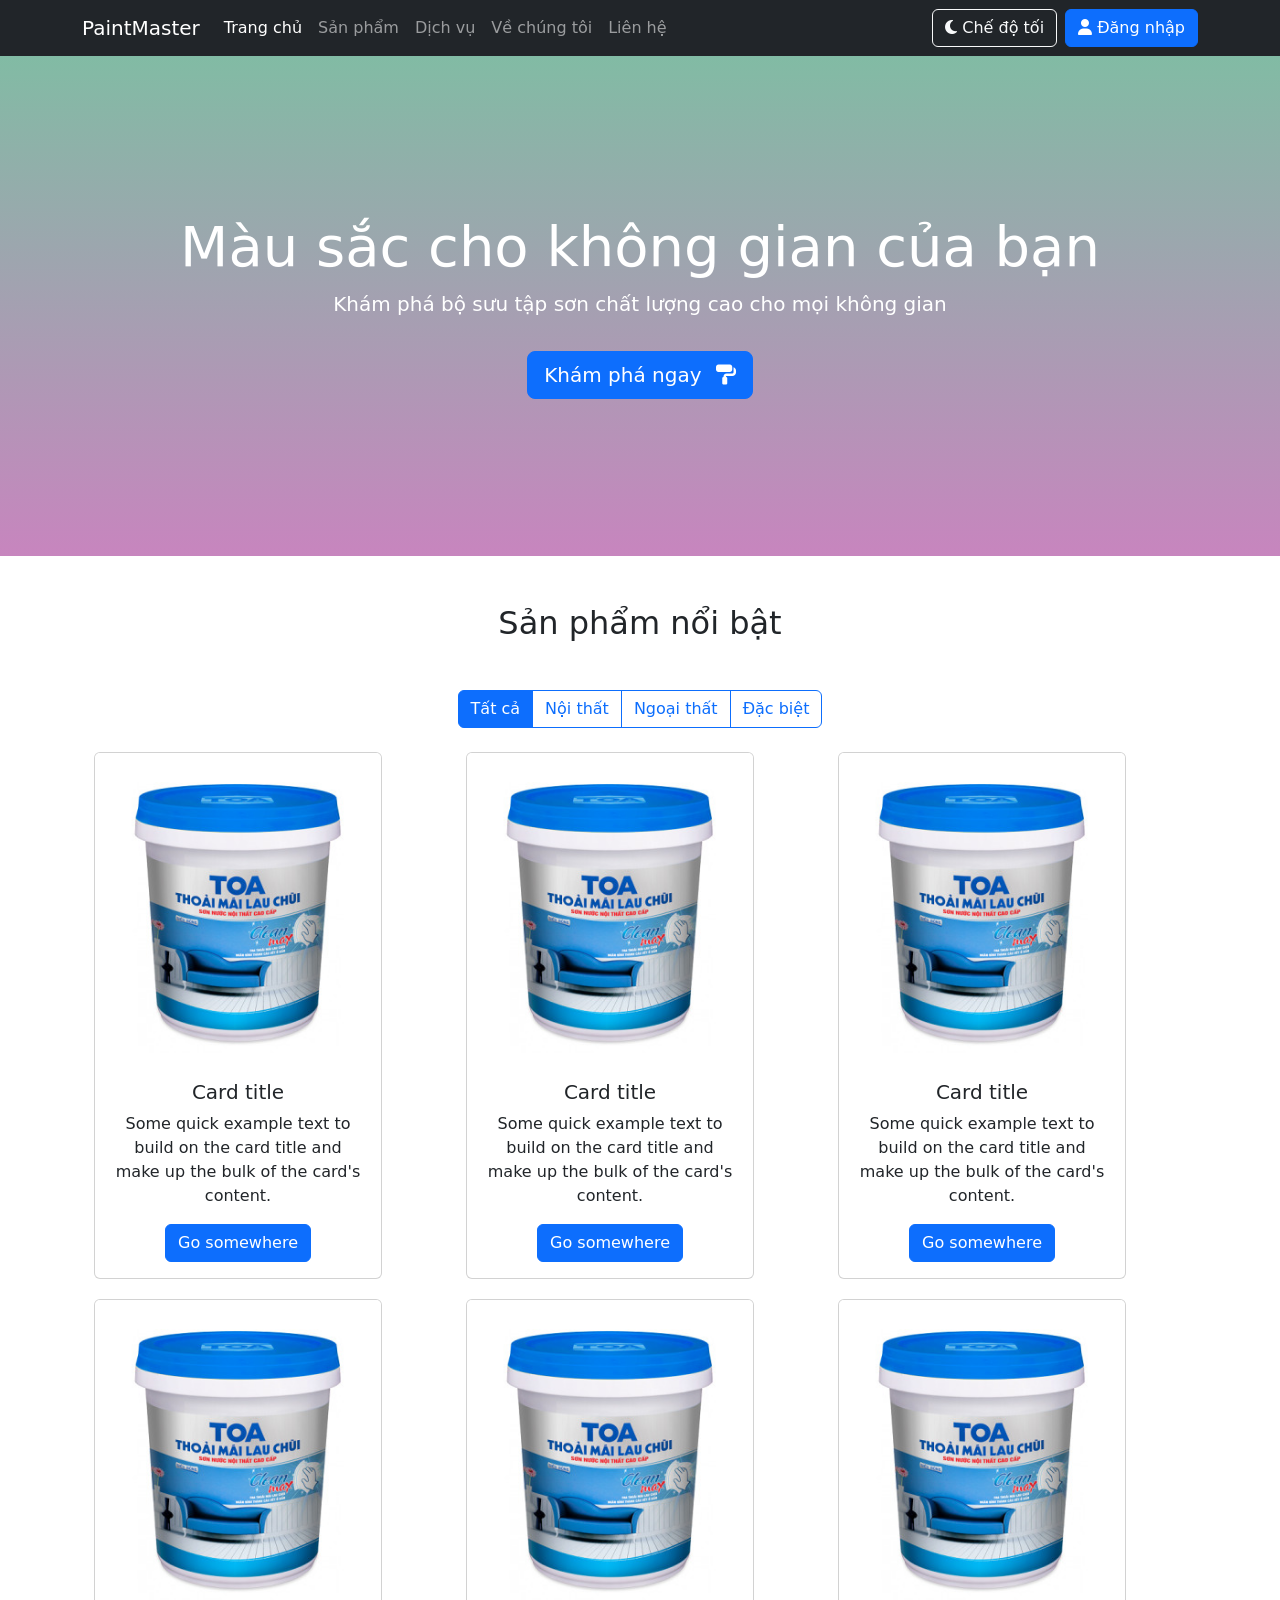
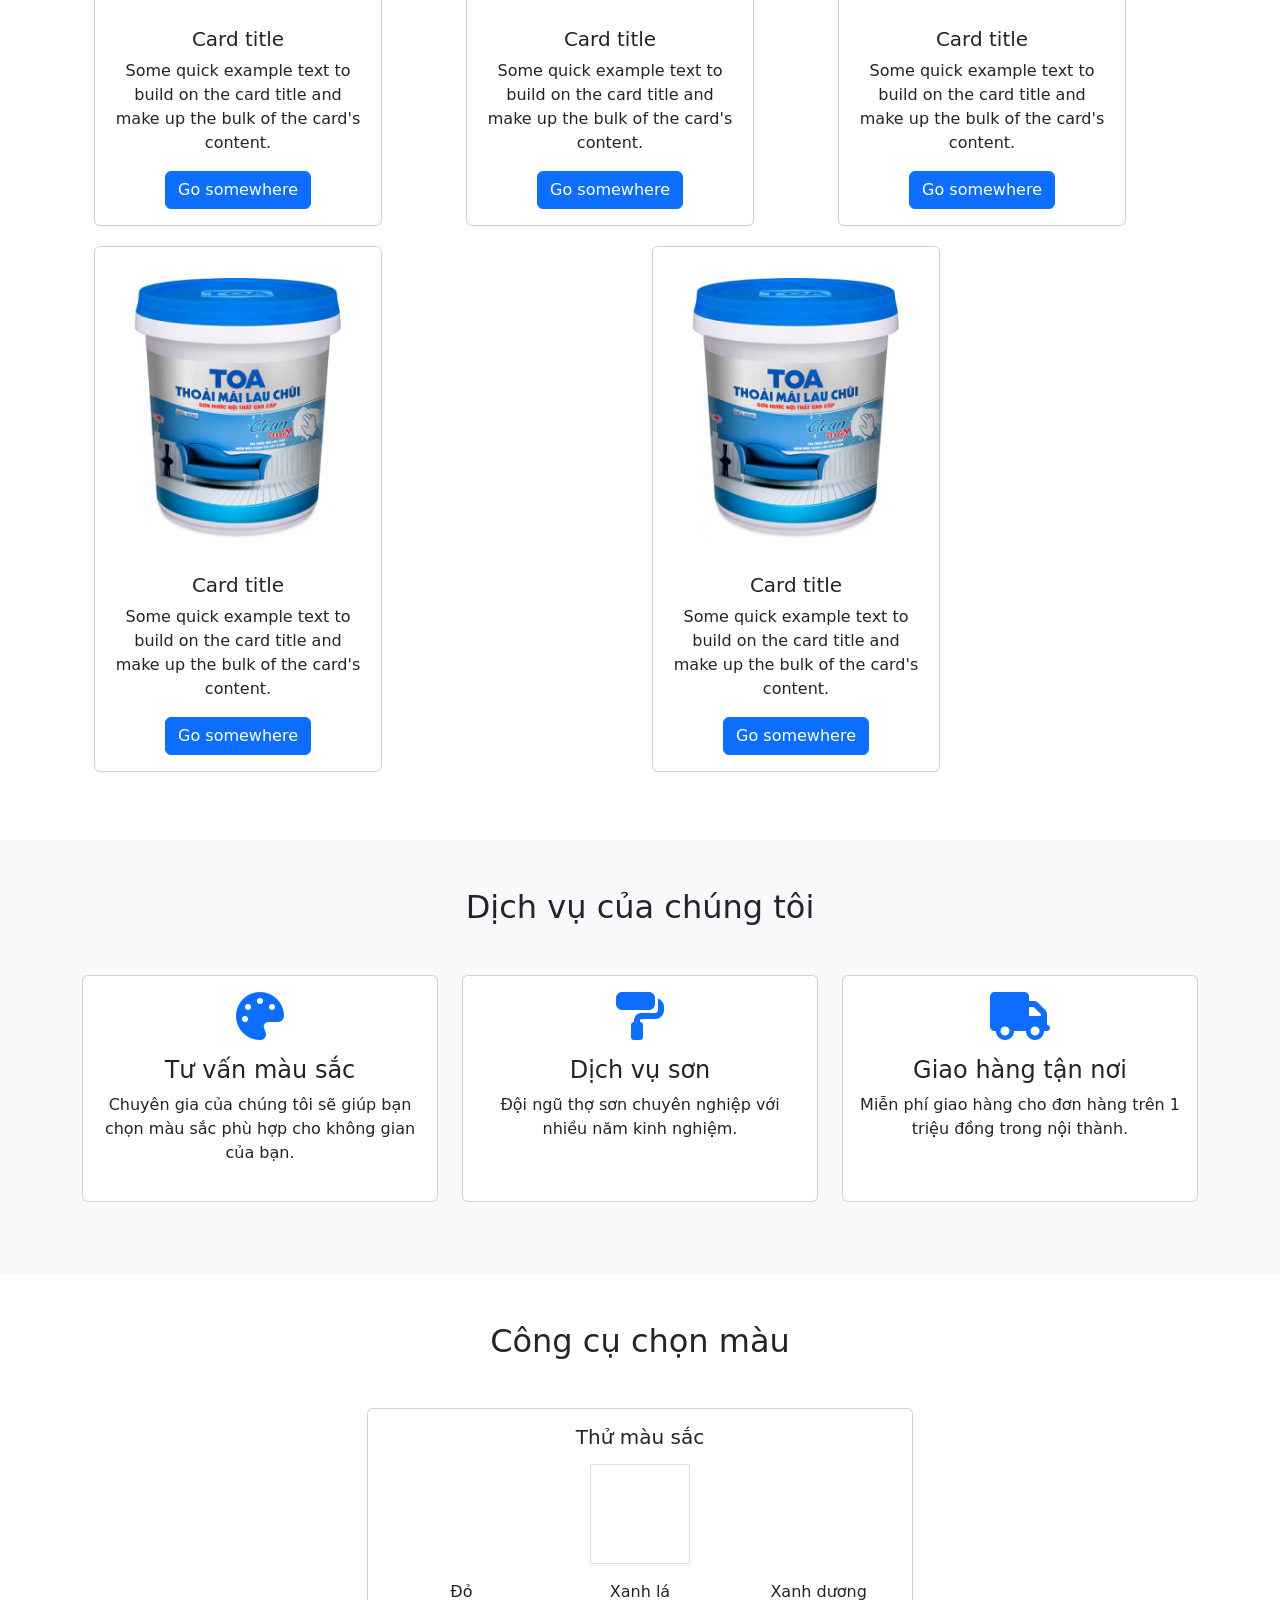
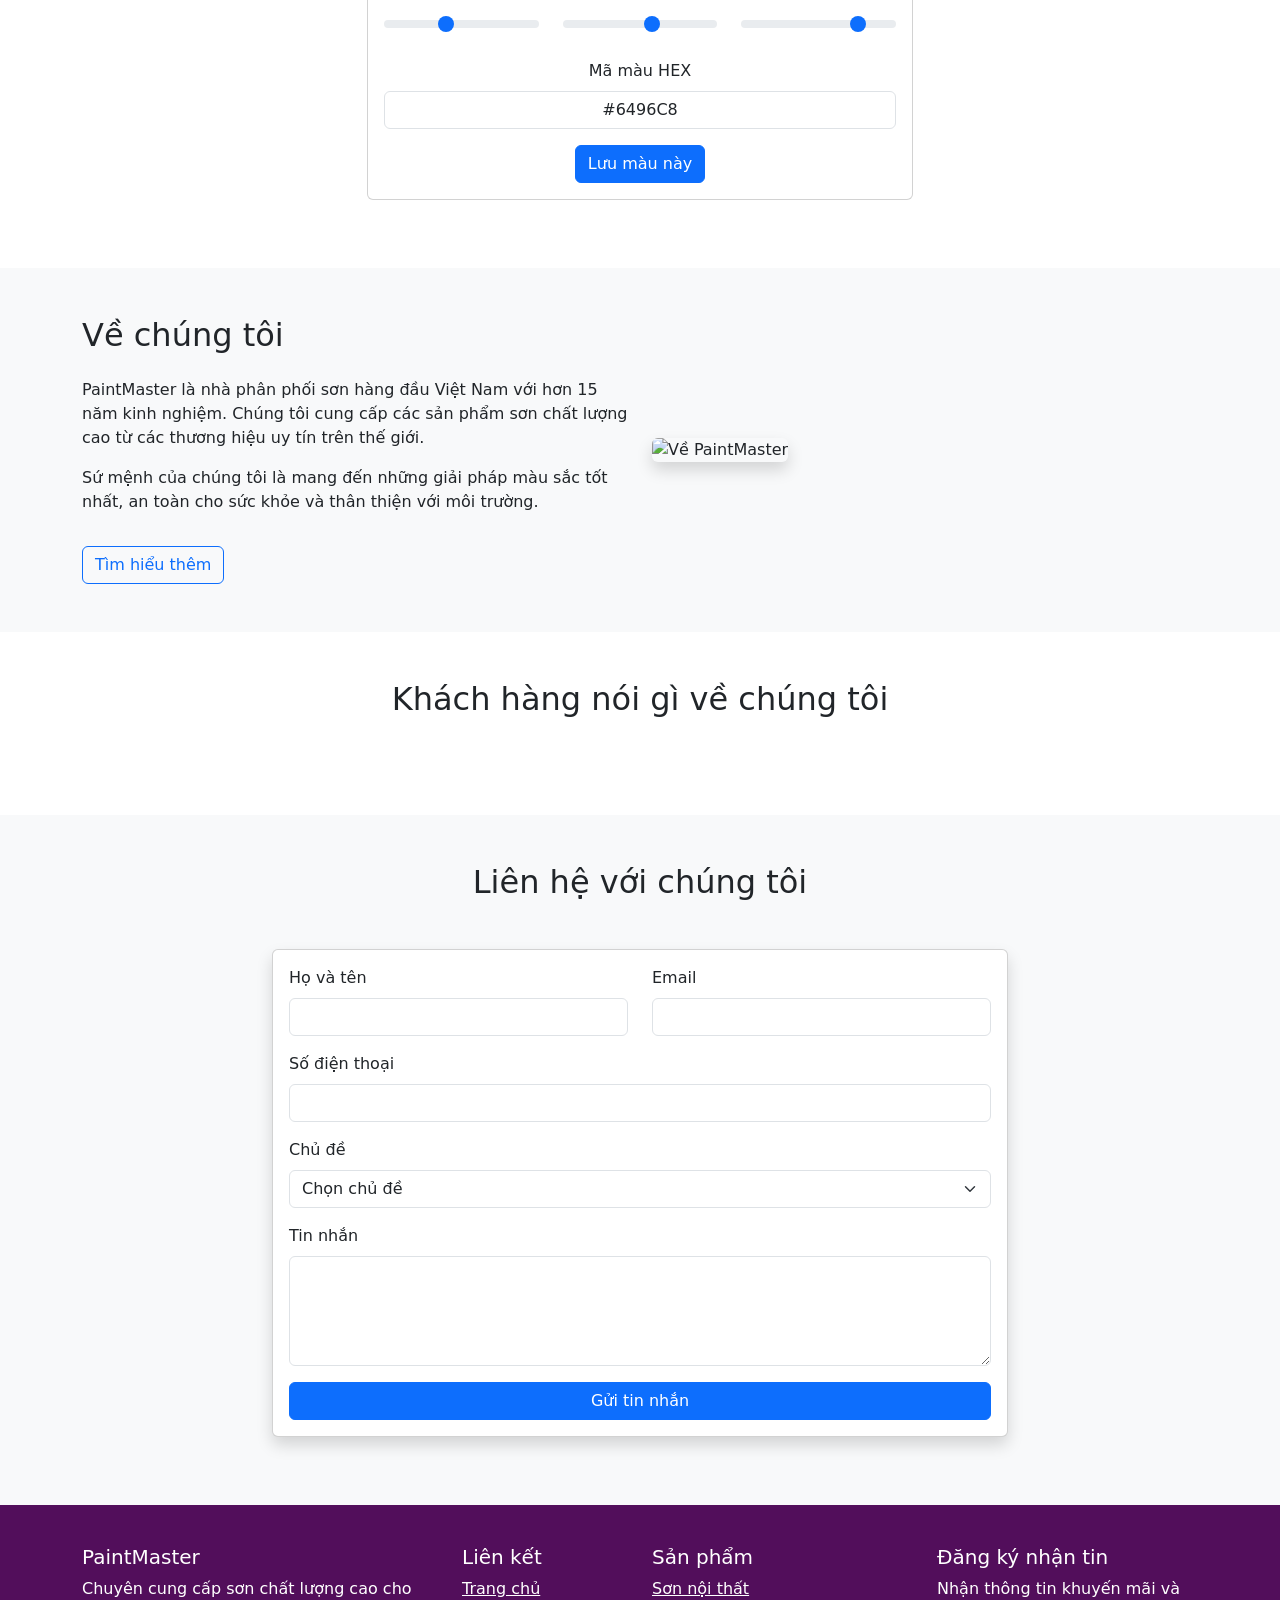
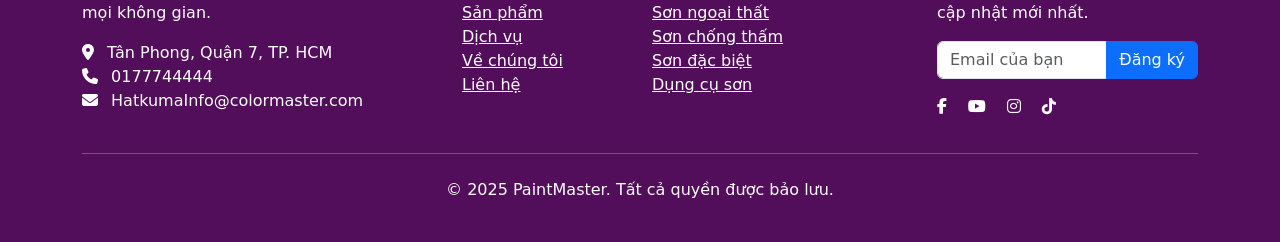
==== src/Web ban son demo/html/trangchu.html @ 55605ce3 "add src" ====
<!DOCTYPE html>
<html lang="vi">
<head>
    <meta charset="UTF-8">
    <meta name="viewport" content="width=device-width, initial-scale=1.0">
    <!-- Bootstrap CSS -->
    <link href="https://cdn.jsdelivr.net/npm/bootstrap@5.2.3/dist/css/bootstrap.min.css" rel="stylesheet">
    <!-- Font Awesome -->
    <link rel="stylesheet" href="https://cdnjs.cloudflare.com/ajax/libs/font-awesome/6.4.0/css/all.min.css">
    <!-- CSS -->
    <link rel="stylesheet" href="../css/style.css">
    <!-- java script -->
    <script src="../js/script.js"></script>
    <title> Paint Master - Cửa hàng sơn chất lượng cao</title>


</head>
<body>
    <!-- Header/Navigation -->
    <nav class="navbar navbar-expand-lg navbar-dark bg-dark sticky-top">
        <div class="container">
            <a class="navbar-brand" href="#">PaintMaster</a>
            <button class="navbar-toggler" type="button" data-bs-toggle="collapse" data-bs-target="#navbarNav">
                <span class="navbar-toggler-icon"></span>
            </button>
            <div class="collapse navbar-collapse" id="navbarNav">
                <ul class="navbar-nav me-auto">
                    <li class="nav-item">
                        <a class="nav-link active" href="#">Trang chủ</a>
                    </li>
                    <li class="nav-item">
                        <a class="nav-link" href="#products">Sản phẩm</a>
                    </li>
                    <li class="nav-item">
                        <a class="nav-link" href="#services">Dịch vụ</a>
                    </li>
                    <li class="nav-item">
                        <a class="nav-link" href="#about">Về chúng tôi</a>
                    </li>
                    <li class="nav-item">
                        <a class="nav-link" href="#contact">Liên hệ</a>
                    </li>
                </ul>
                <div class="d-flex">
                    <button class="btn btn-outline-light me-2" id="themeToggle">
                        <i class="fas fa-moon"></i> Chế độ tối
                    </button>
                    <button class="btn btn-primary" data-bs-toggle="modal" data-bs-target="#loginModal">
                        <i class="fas fa-user"></i> Đăng nhập
                    </button>
                </div>
            </div>
        </div>
    </nav>

    <!-- Hero Section -->
    <section class="hero-section text-center">
        <div class="container">
            <h1 class="display-4">Màu sắc cho không gian của bạn</h1>
            <p class="lead">Khám phá bộ sưu tập sơn chất lượng cao cho mọi không gian</p>
            <button class="btn btn-primary btn-lg mt-3" id="heroButton">
                Khám phá ngay <i class="fas fa-paint-roller ms-2"></i>
            </button>
        </div>
    </section>

    <!-- Products Section -->
    <section id="products" class="py-5">
        <div class="container">
            <h2 class="text-center mb-5">Sản phẩm nổi bật</h2>
            
            <!-- Filter Buttons -->
            <div class="text-center mb-4">
                <div class="btn-group" role="group">
                    <button type="button" class="btn btn-outline-primary active filter-btn" data-filter="all">Tất cả</button>
                    <button type="button" class="btn btn-outline-primary filter-btn" data-filter="interior">Nội thất</button>
                    <button type="button" class="btn btn-outline-primary filter-btn" data-filter="exterior">Ngoại thất</button>
                    <button type="button" class="btn btn-outline-primary filter-btn" data-filter="special">Đặc biệt</button>
                </div>
            </div>

            <!-- Products card -->
            <div class="container text-center">
                <div class="row">
                    <div class="col">
                        <div class="card" style="width: 18rem;">
                            <img src="../images/Son-1.jpg" class="card-img-top" alt="...">
                            <div class="card-body">
                              <h5 class="card-title">Card title</h5>
                              <p class="card-text">Some quick example text to build on the card title and make up the bulk of the card's content.</p>
                              <a href="#" class="btn btn-primary">Go somewhere</a>
                            </div>
                        </div>
                    </div>
                    <div class="col">
                        <div class="card" style="width: 18rem;">
                            <img src="../images/Son-1.jpg" class="card-img-top" alt="...">
                            <div class="card-body">
                              <h5 class="card-title">Card title</h5>
                              <p class="card-text">Some quick example text to build on the card title and make up the bulk of the card's content.</p>
                              <a href="#" class="btn btn-primary">Go somewhere</a>
                            </div>
                        </div>
                    </div>
                    <div class="col">
                        <div class="card" style="width: 18rem;">
                            <img src="../images/Son-1.jpg" class="card-img-top" alt="...">
                            <div class="card-body">
                              <h5 class="card-title">Card title</h5>
                              <p class="card-text">Some quick example text to build on the card title and make up the bulk of the card's content.</p>
                              <a href="#" class="btn btn-primary">Go somewhere</a>
                            </div>
                        </div>
                    </div>
                    <div class="col">
                        <div class="card" style="width: 18rem;">
                            <img src="../images/Son-1.jpg" class="card-img-top" alt="...">
                            <div class="card-body">
                              <h5 class="card-title">Card title</h5>
                              <p class="card-text">Some quick example text to build on the card title and make up the bulk of the card's content.</p>
                              <a href="#" class="btn btn-primary">Go somewhere</a>
                            </div>
                        </div>
                    </div>
                    <div class="col">
                        <div class="card" style="width: 18rem;">
                            <img src="../images/Son-1.jpg" class="card-img-top" alt="...">
                            <div class="card-body">
                              <h5 class="card-title">Card title</h5>
                              <p class="card-text">Some quick example text to build on the card title and make up the bulk of the card's content.</p>
                              <a href="#" class="btn btn-primary">Go somewhere</a>
                            </div>
                        </div>
                    </div>
                    <div class="col">
                        <div class="card " style="width: 18rem;">
                            <img src="../images/Son-1.jpg" class="card-img-top" alt="...">
                            <div class="card-body">
                              <h5 class="card-title">Card title</h5>
                              <p class="card-text">Some quick example text to build on the card title and make up the bulk of the card's content.</p>
                              <a href="#" class="btn btn-primary">Go somewhere</a>
                            </div>
                        </div>
                    </div>
                    <div class="col">
                        <div class="card" style="width: 18rem;">
                            <img src="../images/Son-1.jpg" class="card-img-top" alt="...">
                            <div class="card-body">
                              <h5 class="card-title">Card title</h5>
                              <p class="card-text">Some quick example text to build on the card title and make up the bulk of the card's content.</p>
                              <a href="#" class="btn btn-primary">Go somewhere</a>
                            </div>
                        </div>
                    </div>
                    <div class="col">
                        <div class="card" style="width: 18rem;">
                            <img src="../images/Son-1.jpg" class="card-img-top" alt="...">
                            <div class="card-body">
                              <h5 class="card-title">Card title</h5>
                              <p class="card-text">Some quick example text to build on the card title and make up the bulk of the card's content.</p>
                              <a href="#" class="btn btn-primary">Go somewhere</a>
                            </div>
                        </div>
                    </div>
                </div>
            </div>
            
            <div class="row" id="productsList">
                <!-- Product Cards - Will be filled dynamically -->
            </div>
        </div>
    </section>

    <!-- Services Section -->
    <section id="services" class="py-5 bg-light">
        <div class="container">
            <h2 class="text-center mb-5">Dịch vụ của chúng tôi</h2>
            <div class="row">
                <div class="col-md-4 mb-4">
                    <div class="card text-center h-100">
                        <div class="card-body">
                            <i class="fas fa-palette fa-3x mb-3 text-primary"></i>
                            <h4 class="card-title">Tư vấn màu sắc</h4>
                            <p class="card-text">Chuyên gia của chúng tôi sẽ giúp bạn chọn màu sắc phù hợp cho không gian của bạn.</p>
                        </div>
                    </div>
                </div>
                <div class="col-md-4 mb-4">
                    <div class="card text-center h-100">
                        <div class="card-body">
                            <i class="fas fa-paint-roller fa-3x mb-3 text-primary"></i>
                            <h4 class="card-title">Dịch vụ sơn</h4>
                            <p class="card-text">Đội ngũ thợ sơn chuyên nghiệp với nhiều năm kinh nghiệm.</p>
                        </div>
                    </div>
                </div>
                <div class="col-md-4 mb-4">
                    <div class="card text-center h-100">
                        <div class="card-body">
                            <i class="fas fa-truck fa-3x mb-3 text-primary"></i>
                            <h4 class="card-title">Giao hàng tận nơi</h4>
                            <p class="card-text">Miễn phí giao hàng cho đơn hàng trên 1 triệu đồng trong nội thành.</p>
                        </div>
                    </div>
                </div>
            </div>
        </div>
    </section>

    <!-- Color Selector Tool -->
    <section class="py-5">
        <div class="container">
            <h2 class="text-center mb-5">Công cụ chọn màu</h2>
            <div class="row justify-content-center">
                <div class="col-md-6">
                    <div class="card">
                        <div class="card-body text-center">
                            <h5 class="card-title">Thử màu sắc</h5>
                            <div id="colorPreview"></div>
                            <div class="row mt-3">
                                <div class="col-md-4">
                                    <label for="redRange" class="form-label">Đỏ</label>
                                    <input type="range" class="form-range" id="redRange" min="0" max="255" value="100">
                                </div>
                                <div class="col-md-4">
                                    <label for="greenRange" class="form-label">Xanh lá</label>
                                    <input type="range" class="form-range" id="greenRange" min="0" max="255" value="150">
                                </div>
                                <div class="col-md-4">
                                    <label for="blueRange" class="form-label">Xanh dương</label>
                                    <input type="range" class="form-range" id="blueRange" min="0" max="255" value="200">
                                </div>
                            </div>
                            <div class="mt-3">
                                <label for="colorHex" class="form-label">Mã màu HEX</label>
                                <input type="text" class="form-control text-center" id="colorHex" value="#6496C8" readonly>
                            </div>
                            <button class="btn btn-primary mt-3" id="saveColorBtn">Lưu màu này</button>
                        </div>
                    </div>
                </div>
            </div>
        </div>
    </section>

    <!-- About Us Section -->
    <section id="about" class="py-5 bg-light">
        <div class="container">
            <div class="row align-items-center">
                <div class="col-lg-6">
                    <h2 class="mb-4">Về chúng tôi</h2>
                    <p>PaintMaster là nhà phân phối sơn hàng đầu Việt Nam với hơn 15 năm kinh nghiệm. Chúng tôi cung cấp các sản phẩm sơn chất lượng cao từ các thương hiệu uy tín trên thế giới.</p>
                    <p>Sứ mệnh của chúng tôi là mang đến những giải pháp màu sắc tốt nhất, an toàn cho sức khỏe và thân thiện với môi trường.</p>
                    <button class="btn btn-outline-primary mt-3" id="readMoreBtn">Tìm hiểu thêm</button>
                </div>
                <div class="col-lg-6">
                    <img src="../images/Background.png" alt="Về PaintMaster" class="img-fluid rounded shadow">
                </div>
            </div>
        </div>
    </section>

    <!-- Testimonials Section -->
    <section class="py-5">
        <div class="container">
            <h2 class="text-center mb-5">Khách hàng nói gì về chúng tôi</h2>
            <div class="row" id="testimonialsList">
               
            </div>
        </div>
    </section>

    <!-- Contact Form Section -->
    <section id="contact" class="py-5 bg-light">
        <div class="container">
            <h2 class="text-center mb-5">Liên hệ với chúng tôi</h2>
            <div class="row justify-content-center">
                <div class="col-md-8">
                    <div class="card shadow">
                        <div class="card-body">
                            <form id="contactForm" novalidate>
                                <div class="row">
                                    <div class="col-md-6 mb-3">
                                        <label for="name" class="form-label">Họ và tên</label>
                                        <input type="text" class="form-control" id="name" required>
                                        <div class="invalid-feedback">Vui lòng nhập họ tên</div>
                                    </div>
                                    <div class="col-md-6 mb-3">
                                        <label for="email" class="form-label">Email</label>
                                        <input type="email" class="form-control" id="email" required>
                                        <div class="invalid-feedback">Vui lòng nhập email hợp lệ</div>
                                    </div>
                                </div>
                                <div class="mb-3">
                                    <label for="phone" class="form-label">Số điện thoại</label>
                                    <input type="tel" class="form-control" id="phone" pattern="[0-9]{10}" required>
                                    <div class="invalid-feedback">Vui lòng nhập số điện thoại hợp lệ (10 số)</div>
                                </div>
                                <div class="mb-3">
                                    <label for="subject" class="form-label">Chủ đề</label>
                                    <select class="form-select" id="subject" required>
                                        <option value="" selected disabled>Chọn chủ đề</option>
                                        <option value="Thông tin sản phẩm">Thông tin sản phẩm</option>
                                        <option value="Báo giá">Báo giá</option>
                                        <option value="Dịch vụ">Dịch vụ</option>
                                        <option value="Khác">Khác</option>
                                    </select>
                                    <div class="invalid-feedback">Vui lòng chọn chủ đề</div>
                                </div>
                                <div class="mb-3">
                                    <label for="message" class="form-label">Tin nhắn</label>
                                    <textarea class="form-control" id="message" rows="4" required></textarea>
                                    <div class="invalid-feedback">Vui lòng nhập nội dung tin nhắn</div>
                                </div>
                                <div class="d-grid">
                                    <button type="submit" class="btn btn-primary">Gửi tin nhắn</button>
                                </div>
                            </form>
                            <div id="formSubmitStatus" class="mt-3 text-center" style="display: none;"></div>
                        </div>
                    </div>
                </div>
            </div>
        </div>
    </section>

    <!-- Footer -->
    <footer>
        <div class="container">
            <div class="row">
                <div class="col-md-4 mb-4 mb-md-0">
                    <h5>PaintMaster</h5>
                    <p>Chuyên cung cấp sơn chất lượng cao cho mọi không gian.</p>
                    <p>
                        <i class="fas fa-map-marker-alt me-2"></i> Tân Phong, Quận 7, TP. HCM<br>
                        <i class="fas fa-phone me-2"></i> 0177744444<br>
                        <i class="fas fa-envelope me-2"></i> HatkumaInfo@colormaster.com
                    </p>
                </div>
                <div class="col-md-2 mb-4 mb-md-0">
                    <h5>Liên kết</h5>
                    <ul class="list-unstyled">
                        <li><a href="#" class="text-white">Trang chủ</a></li>
                        <li><a href="#products" class="text-white">Sản phẩm</a></li>
                        <li><a href="#services" class="text-white">Dịch vụ</a></li>
                        <li><a href="#about" class="text-white">Về chúng tôi</a></li>
                        <li><a href="#contact" class="text-white">Liên hệ</a></li>
                    </ul>
                </div>
                <div class=" in4 col-md-3 mb-4 mb-md-0">
                    <h5>Sản phẩm</h5>
                    <ul class="list-unstyled">
                        <li><a href="#" class="text-white">Sơn nội thất</a></li>
                        <li><a href="#" class="text-white">Sơn ngoại thất</a></li>
                        <li><a href="#" class="text-white">Sơn chống thấm</a></li>
                        <li><a href="#" class="text-white">Sơn đặc biệt</a></li>
                        <li><a href="#" class="text-white">Dụng cụ sơn</a></li>
                    </ul>
                </div>
                <div class="in4 col-md-3">
                    <h5>Đăng ký nhận tin</h5>
                    <p>Nhận thông tin khuyến mãi và cập nhật mới nhất.</p>
                    <form id="newsletterForm">
                        <div class="input-group mb-3">
                            <input type="email" class="form-control" placeholder="Email của bạn" required>
                            <button class="btn btn-primary" type="submit">Đăng ký</button>
                        </div>
                    </form>
                    <div class="social-icons mt-3">
                        <a href="#" class="text-white me-3"><i class="fab fa-facebook-f"></i></a>
                        <a href="#" class="text-white me-3"><i class="fab fa-youtube"></i></a>
                        <a href="#" class="text-white me-3"><i class="fab fa-instagram"></i></a>
                        <a href="#" class="text-white"><i class="fab fa-tiktok"></i></a>
                    </div>
                </div>
            </div>
            <hr class="my-4 bg-light">
            <div class="text-center">
                <p class="mb-0">&copy; 2025 PaintMaster. Tất cả quyền được bảo lưu.</p>
            </div>
        </div>
    </footer>

    <!-- Login Modal -->
    <div class="modal fade" id="loginModal" tabindex="-1">
        <div class="modal-dialog">
            <div class="modal-content">
                <div class="modal-header">
                    <h5 class="modal-title">Đăng nhập</h5>
                    <button type="button" class="btn-close" data-bs-dismiss="modal" aria-label="Close"></button>
                </div>
                <div class="modal-body">
                    <form id="loginForm">
                        <div class="mb-3">
                            <label for="loginEmail" class="form-label">Email</label>
                            <input type="email" class="form-control" id="loginEmail" required>
                        </div>
                        <div class="mb-3">
                            <label for="loginPassword" class="form-label">Mật khẩu</label>
                            <input type="password" class="form-control" id="loginPassword" required>
                        </div>
                        <div class="mb-3 form-check">
                            <input type="checkbox" class="form-check-input" id="rememberMe">
                            <label class="form-check-label" for="rememberMe">Ghi nhớ đăng nhập</label>
                        </div>
                        <div class="d-grid">
                            <button type="submit" class="btn btn-primary">Đăng nhập</button>
                        </div>
                    </form>
                    <div class="text-center mt-3">
                        <p>Chưa có tài khoản? <a href="#" id="registerLink">Đăng ký ngay</a></p>
                    </div>
                </div>
            </div>
        </div>
    </div>

    <!-- Bootstrap Bundle with Popper -->
    <script src="https://cdn.jsdelivr.net/npm/bootstrap@5.2.3/dist/js/bootstrap.bundle.min.js"></script>
    <!-- jQuery -->
    <script src="https://cdnjs.cloudflare.com/ajax/libs/jquery/3.6.4/jquery.min.js"></script>
    
     <!-- Gọi file script -->
  <script src="script.js"></script>
</body>
</html>
---- src/Web ban son demo/css/style.css ----
.hero-section {
    background: linear-gradient(rgba(5, 120, 74, 0.5), rgba(144, 12, 126, 0.5)), url('../images/Background.png');
    background-size: cover;
    background-position: center;
    height: 500px; 
    display: flex;
    align-items: center;
    color: white;
}

.card {
    transition: transform 0.3s;
    margin-bottom: 20px;
}

card:hover {
    transform: translateY(-5px);
    box-shadow: 0 10px 20px rgba(130, 5, 5, 0.1);
}


.testimonial {
    background-color: #f8f9fa;
    padding: 20px;
    border-radius: 5px;
    margin-bottom: 20px;
}

#colorPreview {
    width: 100px;
    height: 100px;
    border: 1px solid #ddd;
    margin: 15px auto;
}

.promotion-badge {
    position: absolute;
    top: 10px;
    right: 10px;
    background-color: #dc3545;
    color: white;
    padding: 5px 10px;
    border-radius: 3px;
}

.product-card img {
    width: 100%;
    height: 250px;
    object-fit: cover;
}

.testimonial img {
    width: 60px;
    height: 60px;
    object-fit: cover;
}

#about img {
    width: 100%;
    height: 400px;
    object-fit: cover;
}   

footer {
    background-color: #520e5b;
    color: white;
    padding: 40px 0;
}

footer .in4{
    text-decoration: none;
}
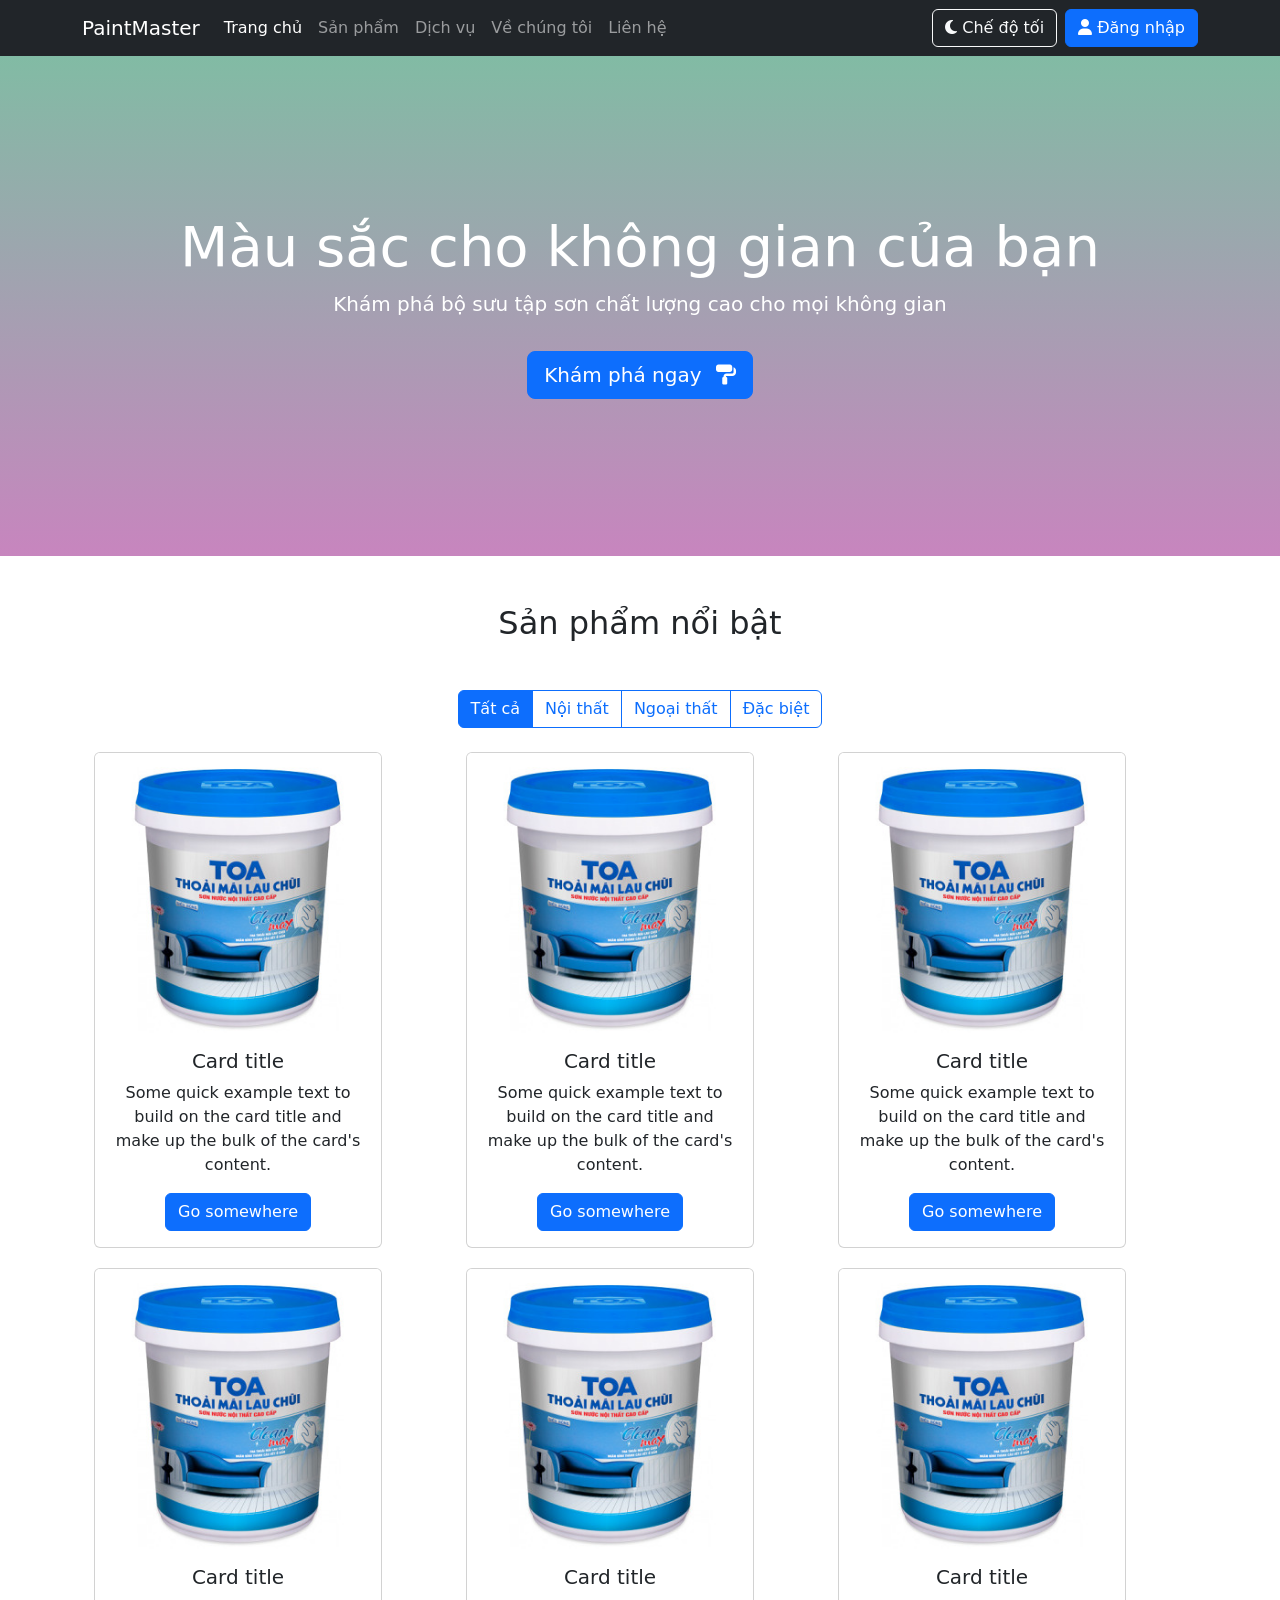
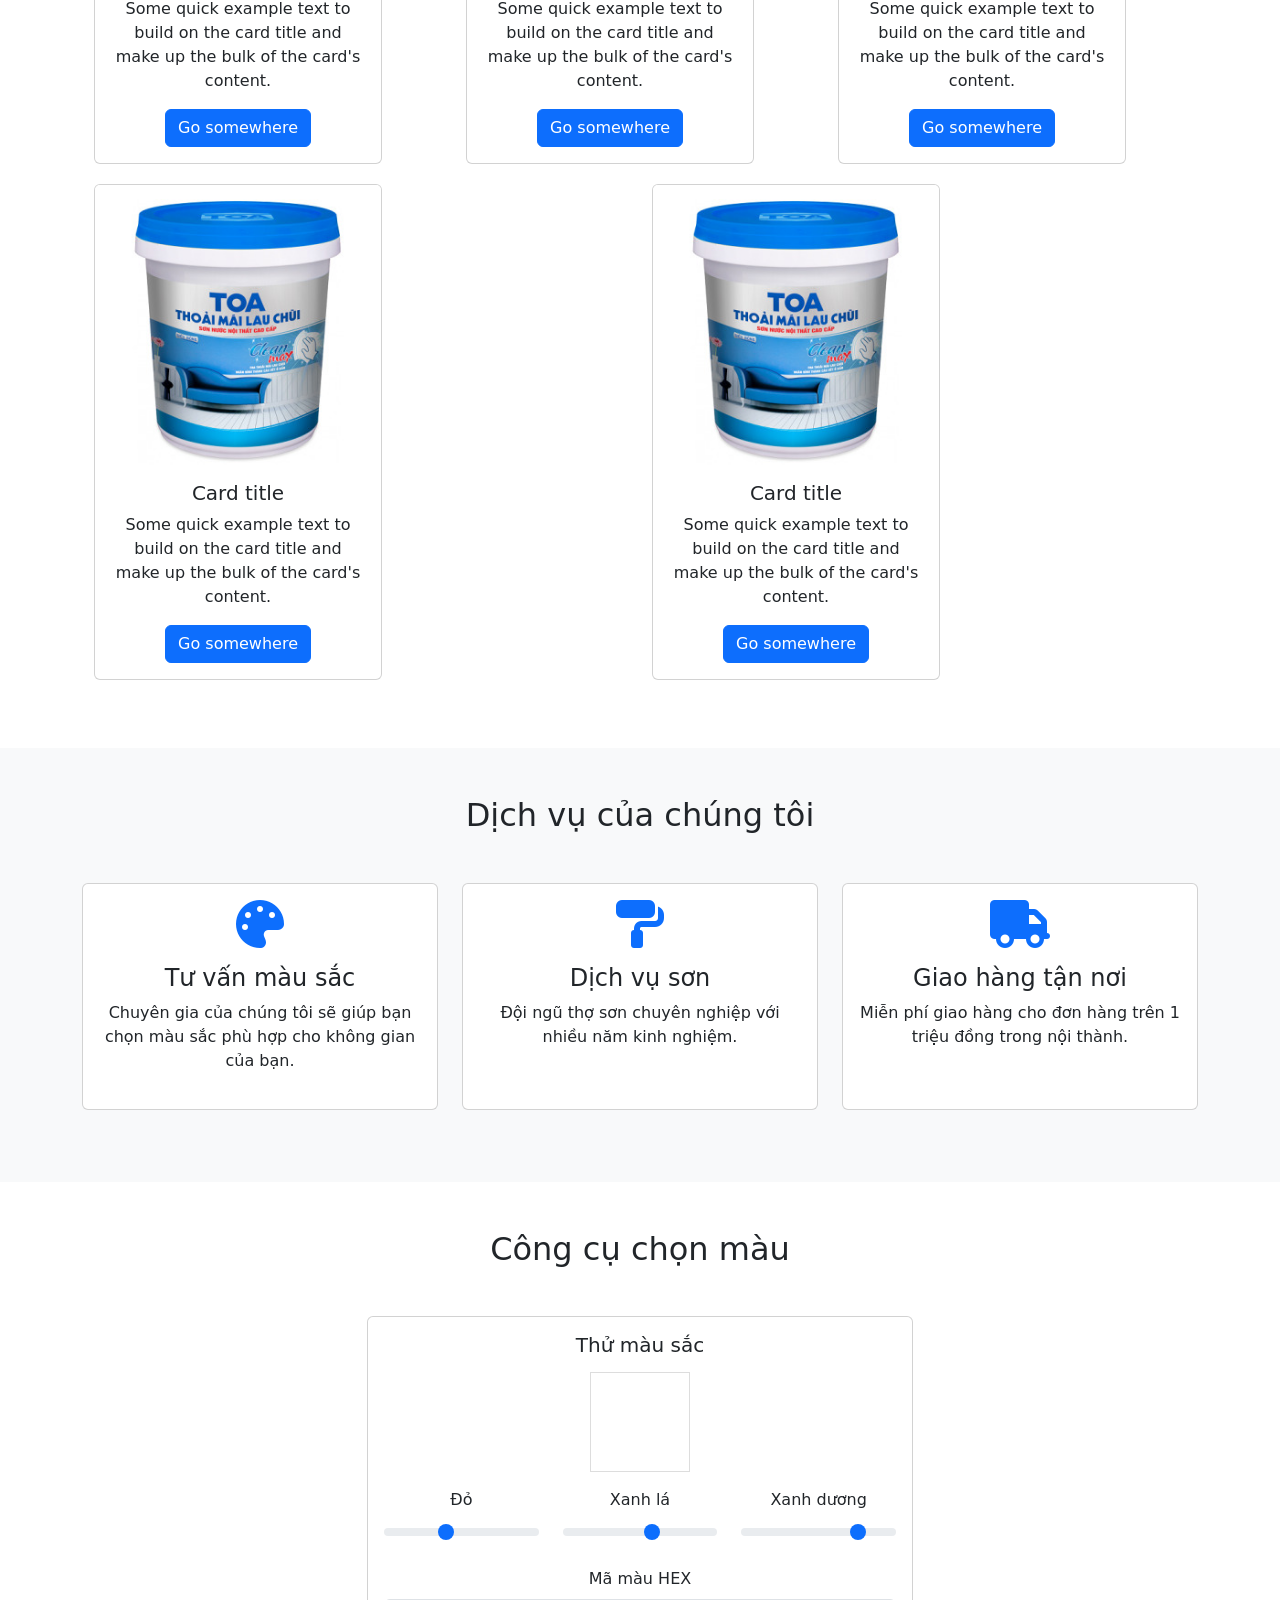
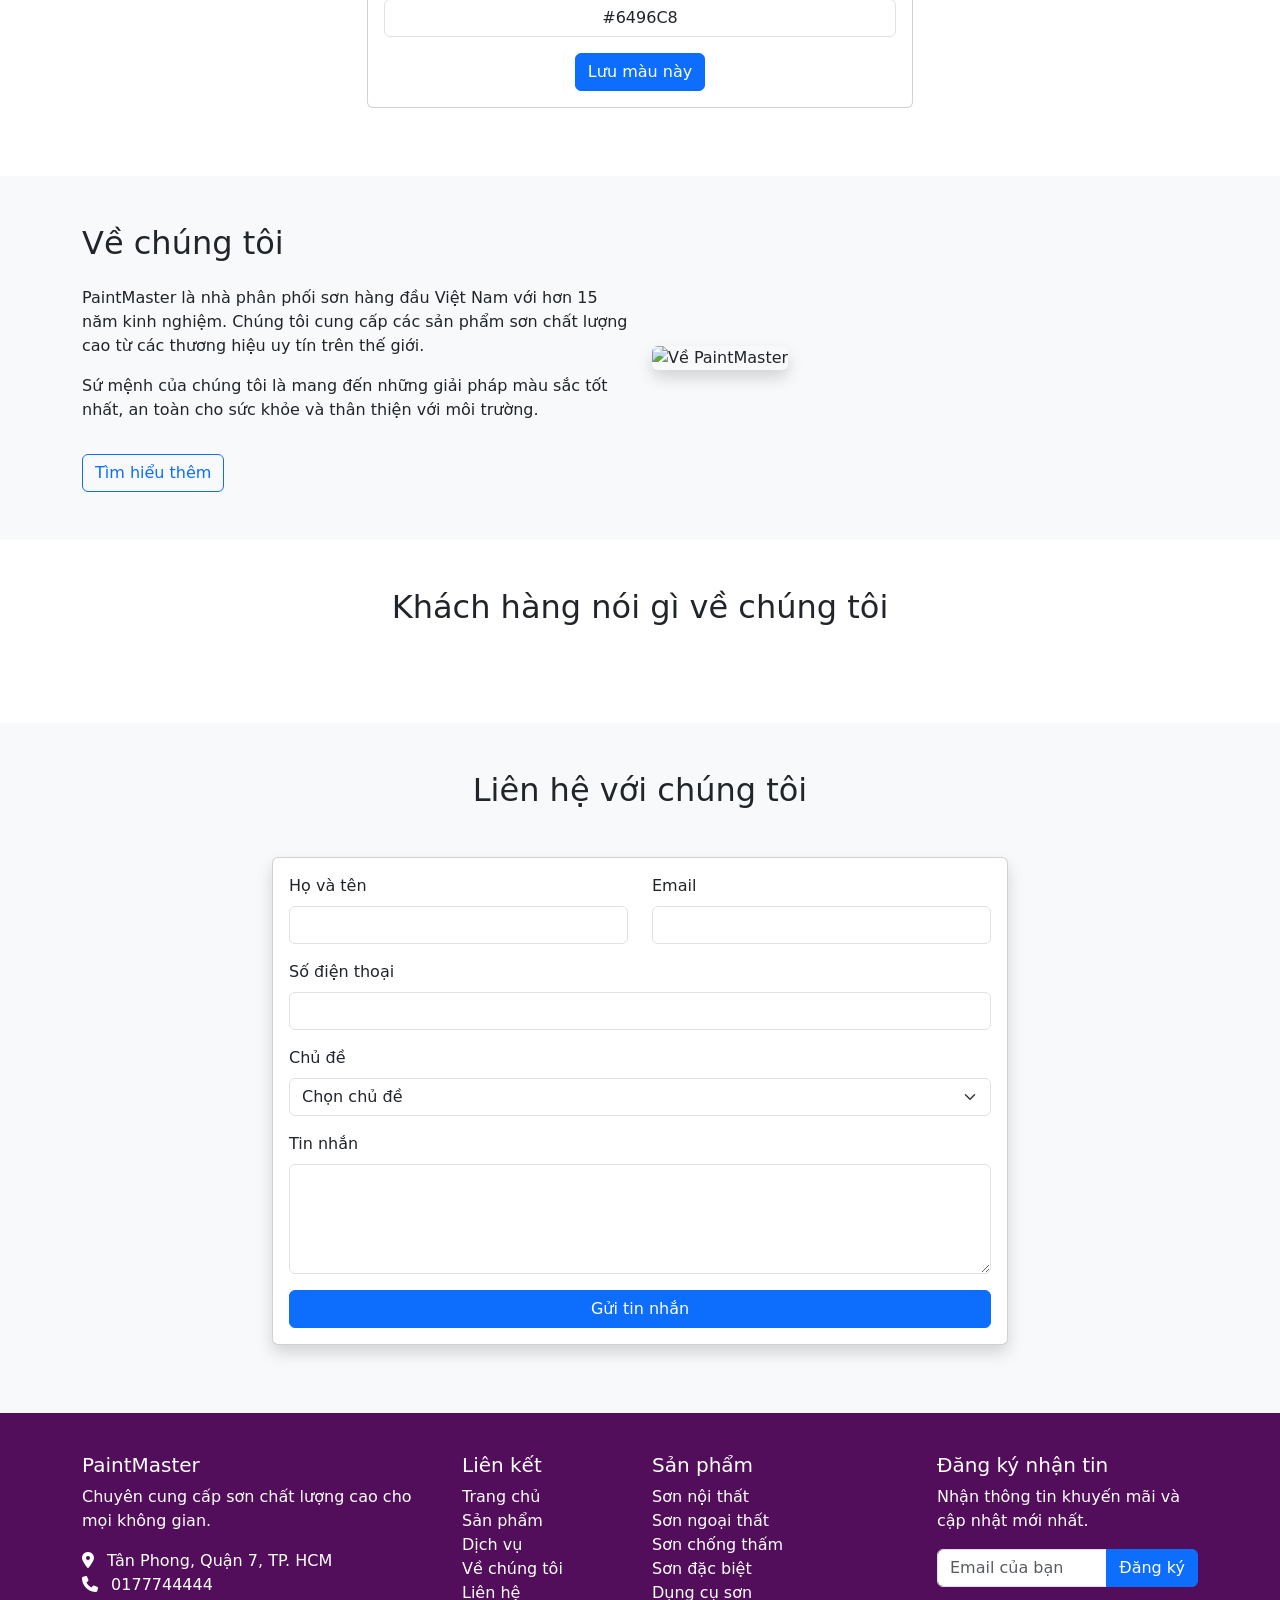
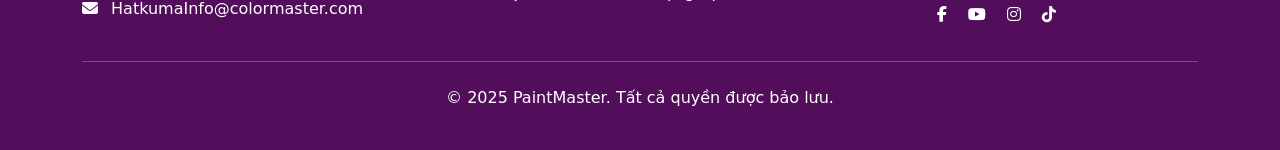
==== commit c3aaaa61: "update css" ====
--- a/src/Web ban son demo/html/trangchu.html
+++ b/src/Web ban son demo/html/trangchu.html
@@ -347,7 +347,7 @@
                         <li><a href="#contact" class="text-white">Liên hệ</a></li>
                     </ul>
                 </div>
-                <div class=" in4 col-md-3 mb-4 mb-md-0">
+                <div class="col-md-3 mb-4 mb-md-0">
                     <h5>Sản phẩm</h5>
                     <ul class="list-unstyled">
                         <li><a href="#" class="text-white">Sơn nội thất</a></li>
@@ -357,7 +357,7 @@
                         <li><a href="#" class="text-white">Dụng cụ sơn</a></li>
                     </ul>
                 </div>
-                <div class="in4 col-md-3">
+                <div class="col-md-3">
                     <h5>Đăng ký nhận tin</h5>
                     <p>Nhận thông tin khuyến mãi và cập nhật mới nhất.</p>
                     <form id="newsletterForm">
--- a/src/Web ban son demo/css/style.css
+++ b/src/Web ban son demo/css/style.css
@@ -13,11 +13,16 @@
     margin-bottom: 20px;
 }
 
-card:hover {
+.card img {
+    width: 100%;
+    height: 280px;
+    object-fit: cover;
+}
+
+.card:hover {
     transform: translateY(-5px);
     box-shadow: 0 10px 20px rgba(130, 5, 5, 0.1);
 }
-
 
 .testimonial {
     background-color: #f8f9fa;
@@ -43,12 +48,6 @@
     border-radius: 3px;
 }
 
-.product-card img {
-    width: 100%;
-    height: 250px;
-    object-fit: cover;
-}
-
 .testimonial img {
     width: 60px;
     height: 60px;
@@ -67,6 +66,6 @@
     padding: 40px 0;
 }
 
-footer .in4{
+footer ul li a{
     text-decoration: none;
 }
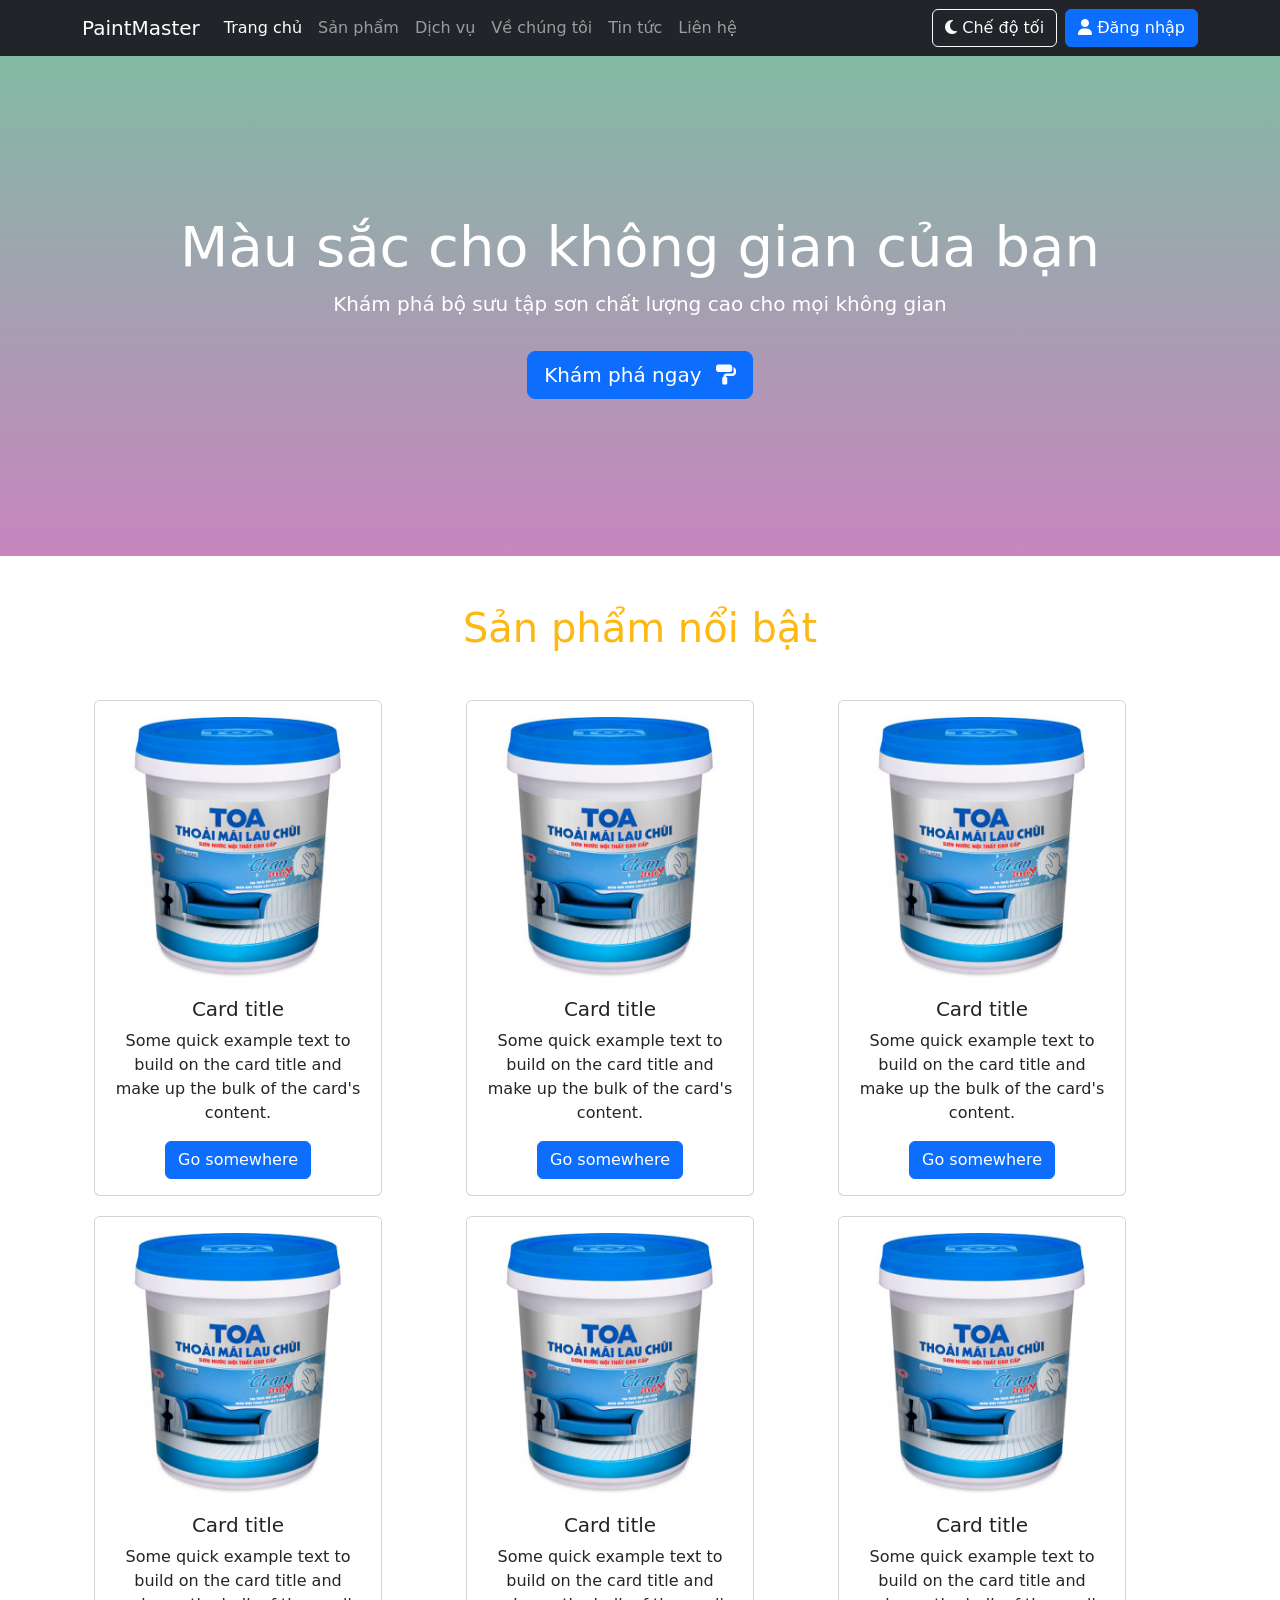
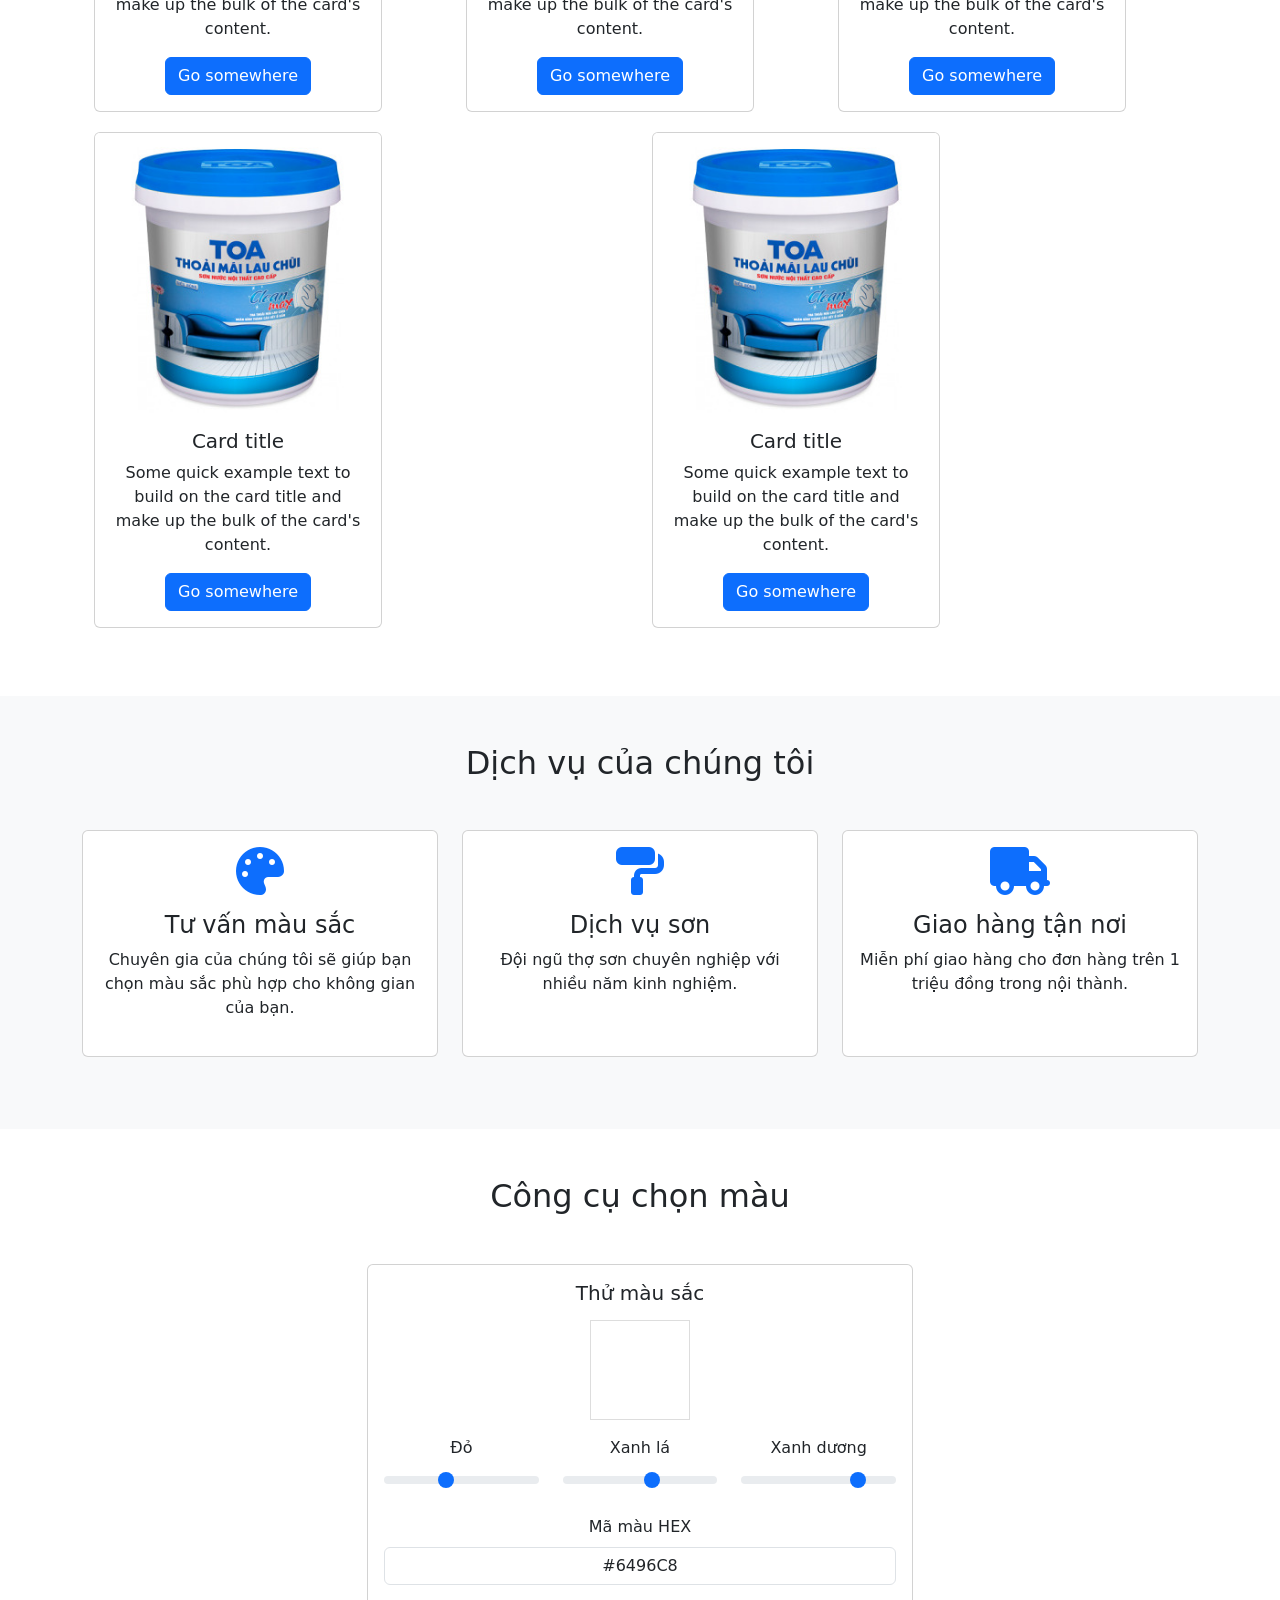
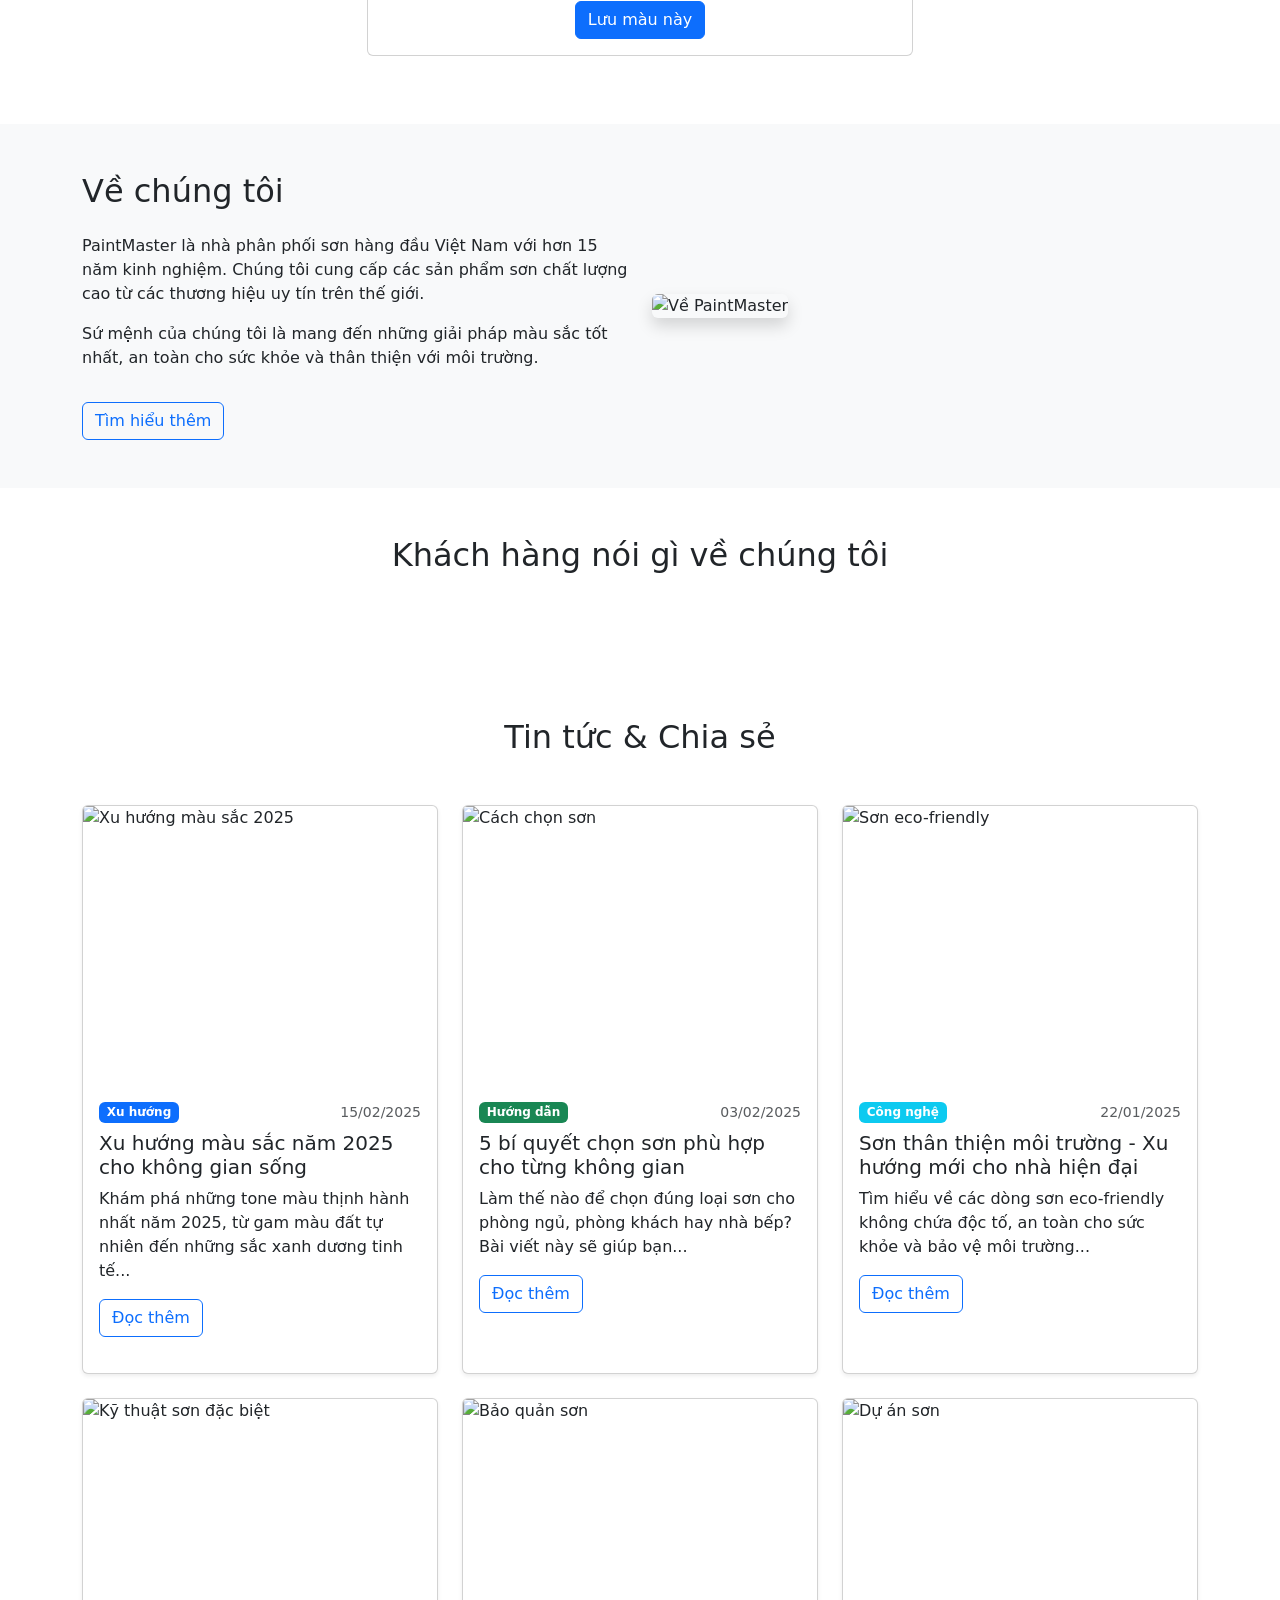
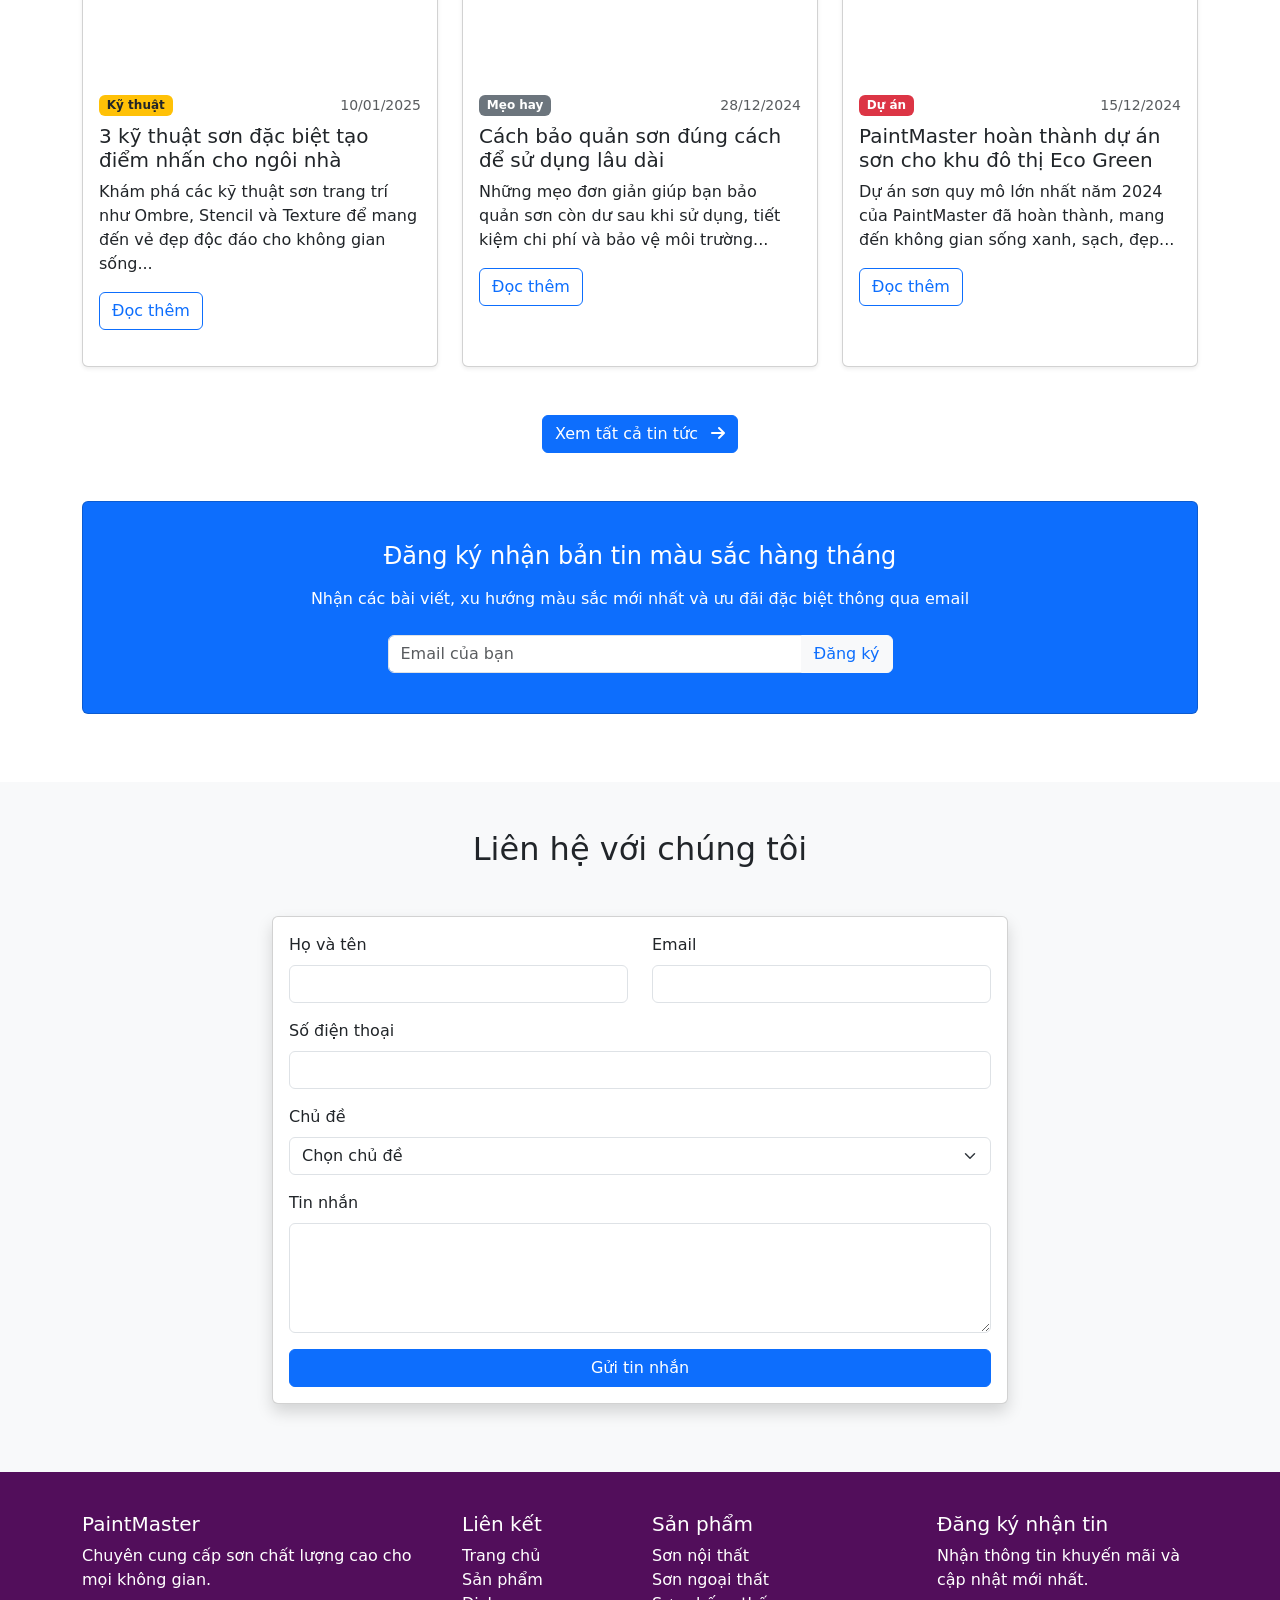
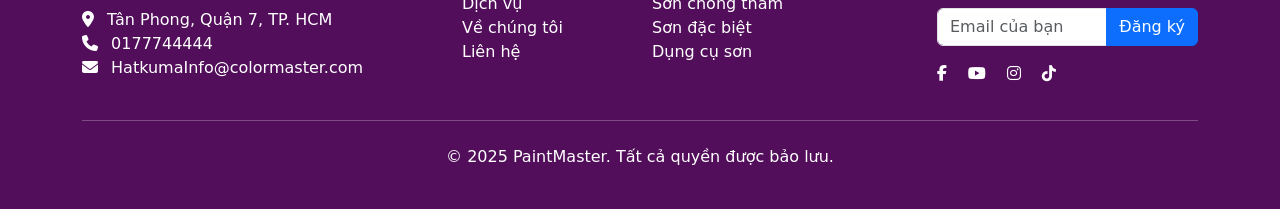
==== commit 5762d984: "update html" ====
--- a/src/Web ban son demo/html/trangchu.html
+++ b/src/Web ban son demo/html/trangchu.html
@@ -38,6 +38,9 @@
                         <a class="nav-link" href="#about">Về chúng tôi</a>
                     </li>
                     <li class="nav-item">
+                        <a class="nav-link" href="#news">Tin tức</a>
+                    </li>
+                    <li class="nav-item">
                         <a class="nav-link" href="#contact">Liên hệ</a>
                     </li>
                 </ul>
@@ -67,17 +70,17 @@
     <!-- Products Section -->
     <section id="products" class="py-5">
         <div class="container">
-            <h2 class="text-center mb-5">Sản phẩm nổi bật</h2>
+            <h2 class="text-center mb-5" style="color: #FDB813; font-size: 40px;">Sản phẩm nổi bật</h2>
             
             <!-- Filter Buttons -->
-            <div class="text-center mb-4">
+            <!-- <div class="text-center mb-4">
                 <div class="btn-group" role="group">
                     <button type="button" class="btn btn-outline-primary active filter-btn" data-filter="all">Tất cả</button>
                     <button type="button" class="btn btn-outline-primary filter-btn" data-filter="interior">Nội thất</button>
                     <button type="button" class="btn btn-outline-primary filter-btn" data-filter="exterior">Ngoại thất</button>
                     <button type="button" class="btn btn-outline-primary filter-btn" data-filter="special">Đặc biệt</button>
                 </div>
-            </div>
+            </div> -->
 
             <!-- Products card -->
             <div class="container text-center">
@@ -269,6 +272,137 @@
             </div>
         </div>
     </section>
+
+        <!-- News Section -->
+        <section id="news" class="py-5">
+            <div class="container">
+                <h2 class="text-center mb-5">Tin tức & Chia sẻ</h2>
+                
+                <!-- News Articles -->
+                <div class="row">
+                    <!-- News Article 1 -->
+                    <div class="col-lg-4 col-md-6 mb-4">
+                        <div class="card h-100 shadow-sm">
+                            <img src="../images/Background.png" class="card-img-top" alt="Xu hướng màu sắc 2025">
+                            <div class="card-body">
+                                <div class="d-flex justify-content-between mb-2">
+                                    <span class="badge bg-primary">Xu hướng</span>
+                                    <small class="text-muted">15/02/2025</small>
+                                </div>
+                                <h5 class="card-title">Xu hướng màu sắc năm 2025 cho không gian sống</h5>
+                                <p class="card-text">Khám phá những tone màu thịnh hành nhất năm 2025, từ gam màu đất tự nhiên đến những sắc xanh dương tinh tế...</p>
+                                <a href="#" class="btn btn-outline-primary">Đọc thêm</a>
+                            </div>
+                        </div>
+                    </div>
+                    
+                    <!-- News Article 2 -->
+                    <div class="col-lg-4 col-md-6 mb-4">
+                        <div class="card h-100 shadow-sm">
+                            <img src="../images/Background.png" class="card-img-top" alt="Cách chọn sơn">
+                            <div class="card-body">
+                                <div class="d-flex justify-content-between mb-2">
+                                    <span class="badge bg-success">Hướng dẫn</span>
+                                    <small class="text-muted">03/02/2025</small>
+                                </div>
+                                <h5 class="card-title">5 bí quyết chọn sơn phù hợp cho từng không gian</h5>
+                                <p class="card-text">Làm thế nào để chọn đúng loại sơn cho phòng ngủ, phòng khách hay nhà bếp? Bài viết này sẽ giúp bạn...</p>
+                                <a href="#" class="btn btn-outline-primary">Đọc thêm</a>
+                            </div>
+                        </div>
+                    </div>
+                    
+                    <!-- News Article 3 -->
+                    <div class="col-lg-4 col-md-6 mb-4">
+                        <div class="card h-100 shadow-sm">
+                            <img src="../images/Background.png" class="card-img-top" alt="Sơn eco-friendly">
+                            <div class="card-body">
+                                <div class="d-flex justify-content-between mb-2">
+                                    <span class="badge bg-info">Công nghệ</span>
+                                    <small class="text-muted">22/01/2025</small>
+                                </div>
+                                <h5 class="card-title">Sơn thân thiện môi trường - Xu hướng mới cho nhà hiện đại</h5>
+                                <p class="card-text">Tìm hiểu về các dòng sơn eco-friendly không chứa độc tố, an toàn cho sức khỏe và bảo vệ môi trường...</p>
+                                <a href="#" class="btn btn-outline-primary">Đọc thêm</a>
+                            </div>
+                        </div>
+                    </div>
+                    
+                    <!-- News Article 4 -->
+                    <div class="col-lg-4 col-md-6 mb-4">
+                        <div class="card h-100 shadow-sm">
+                            <img src="../images/Background.png" class="card-img-top" alt="Kỹ thuật sơn đặc biệt">
+                            <div class="card-body">
+                                <div class="d-flex justify-content-between mb-2">
+                                    <span class="badge bg-warning text-dark">Kỹ thuật</span>
+                                    <small class="text-muted">10/01/2025</small>
+                                </div>
+                                <h5 class="card-title">3 kỹ thuật sơn đặc biệt tạo điểm nhấn cho ngôi nhà</h5>
+                                <p class="card-text">Khám phá các kỹ thuật sơn trang trí như Ombre, Stencil và Texture để mang đến vẻ đẹp độc đáo cho không gian sống...</p>
+                                <a href="#" class="btn btn-outline-primary">Đọc thêm</a>
+                            </div>
+                        </div>
+                    </div>
+                    
+                    <!-- News Article 5 -->
+                    <div class="col-lg-4 col-md-6 mb-4">
+                        <div class="card h-100 shadow-sm">
+                            <img src="../images/Background.png" class="card-img-top" alt="Bảo quản sơn">
+                            <div class="card-body">
+                                <div class="d-flex justify-content-between mb-2">
+                                    <span class="badge bg-secondary">Mẹo hay</span>
+                                    <small class="text-muted">28/12/2024</small>
+                                </div>
+                                <h5 class="card-title">Cách bảo quản sơn đúng cách để sử dụng lâu dài</h5>
+                                <p class="card-text">Những mẹo đơn giản giúp bạn bảo quản sơn còn dư sau khi sử dụng, tiết kiệm chi phí và bảo vệ môi trường...</p>
+                                <a href="#" class="btn btn-outline-primary">Đọc thêm</a>
+                            </div>
+                        </div>
+                    </div>
+                    
+                    <!-- News Article 6 -->
+                    <div class="col-lg-4 col-md-6 mb-4">
+                        <div class="card h-100 shadow-sm">
+                            <img src="../images/Background.png" class="card-img-top" alt="Dự án sơn">
+                            <div class="card-body">
+                                <div class="d-flex justify-content-between mb-2">
+                                    <span class="badge bg-danger">Dự án</span>
+                                    <small class="text-muted">15/12/2024</small>
+                                </div>
+                                <h5 class="card-title">PaintMaster hoàn thành dự án sơn cho khu đô thị Eco Green</h5>
+                                <p class="card-text">Dự án sơn quy mô lớn nhất năm 2024 của PaintMaster đã hoàn thành, mang đến không gian sống xanh, sạch, đẹp...</p>
+                                <a href="#" class="btn btn-outline-primary">Đọc thêm</a>
+                            </div>
+                        </div>
+                    </div>
+                </div>
+                
+                <!-- "View All" Button -->
+                <div class="text-center mt-4">
+                    <a href="#" class="btn btn-primary">Xem tất cả tin tức <i class="fas fa-arrow-right ms-2"></i></a>
+                </div>
+                
+                <!-- Newsletter Banner -->
+                <div class="row mt-5">
+                    <div class="col-12">
+                        <div class="card bg-primary text-white p-4">
+                            <div class="card-body text-center">
+                                <h4 class="mb-3">Đăng ký nhận bản tin màu sắc hàng tháng</h4>
+                                <p class="mb-4">Nhận các bài viết, xu hướng màu sắc mới nhất và ưu đãi đặc biệt thông qua email</p>
+                                <div class="row justify-content-center">
+                                    <div class="col-md-6">
+                                        <div class="input-group">
+                                            <input type="email" class="form-control" placeholder="Email của bạn">
+                                            <button class="btn btn-light text-primary" type="button">Đăng ký</button>
+                                        </div>
+                                    </div>
+                                </div>
+                            </div>
+                        </div>
+                    </div>
+                </div>
+            </div>
+        </section>
 
     <!-- Contact Form Section -->
     <section id="contact" class="py-5 bg-light">
